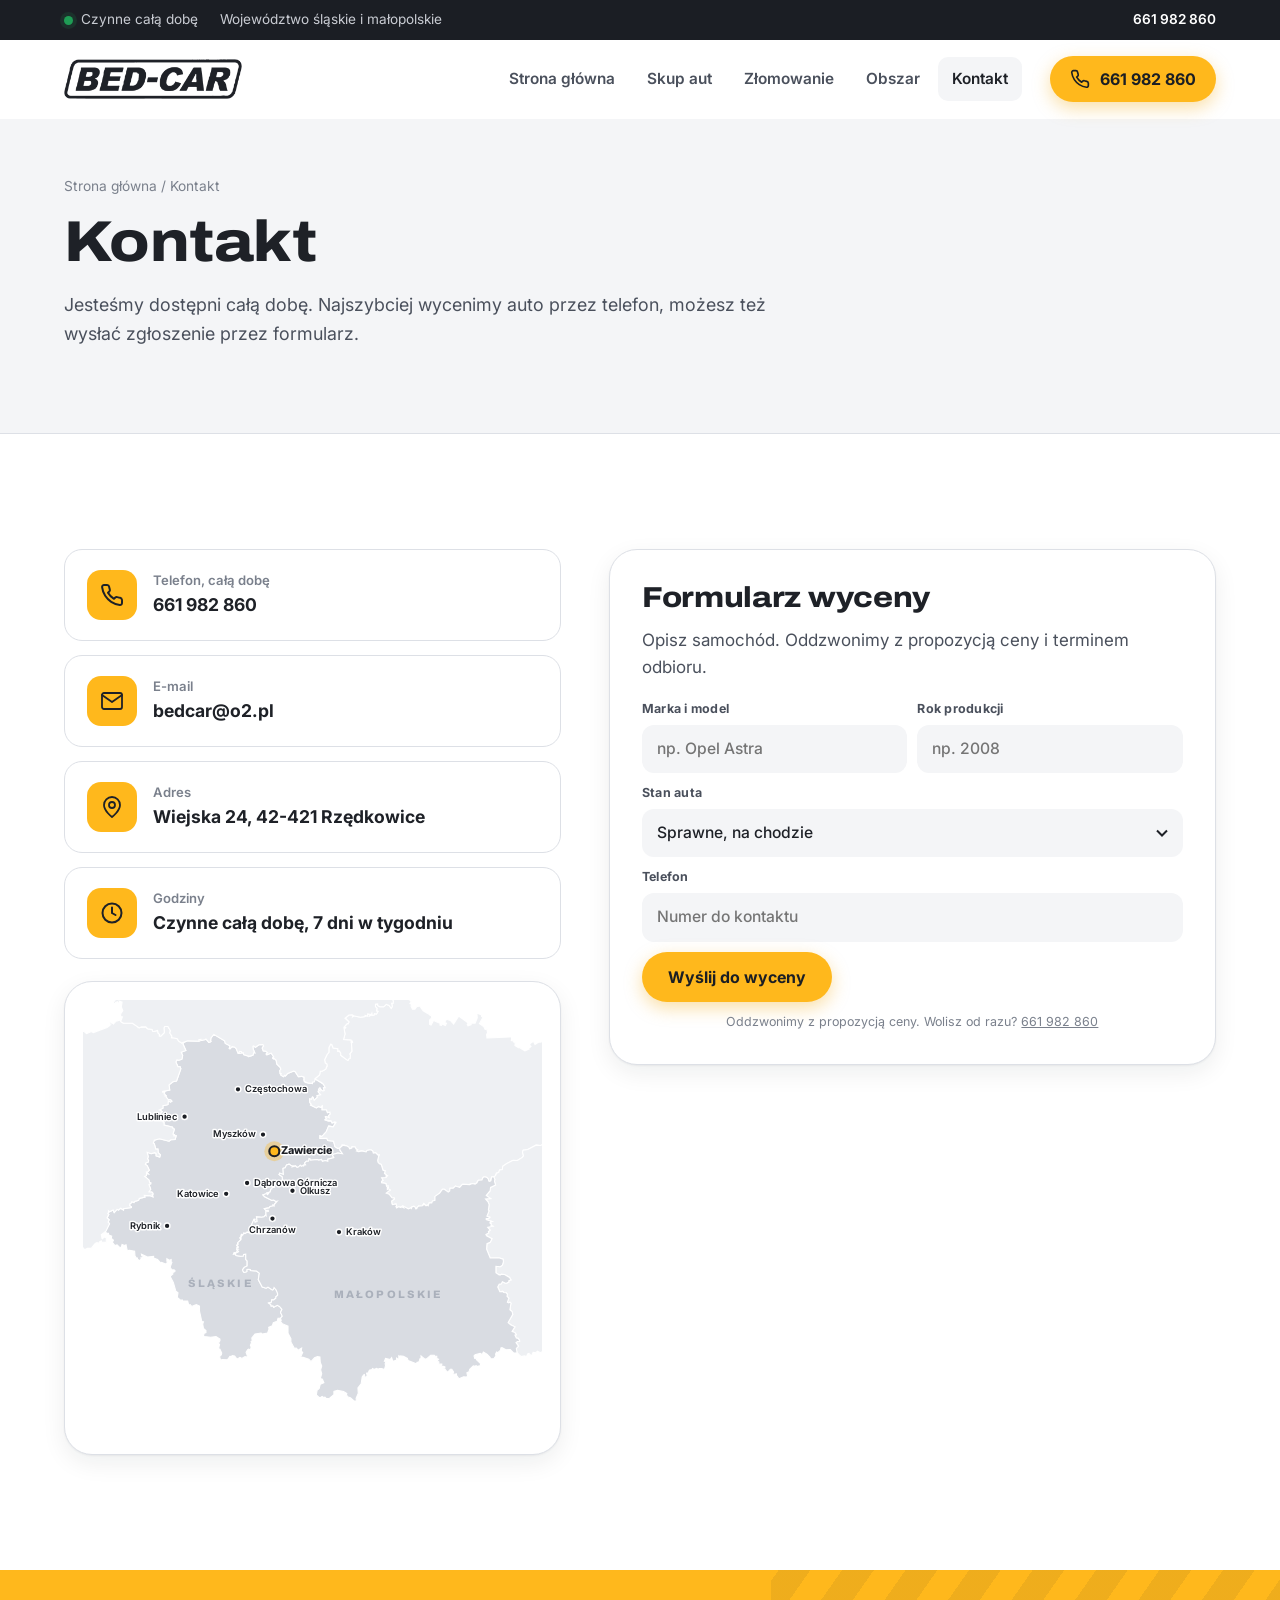
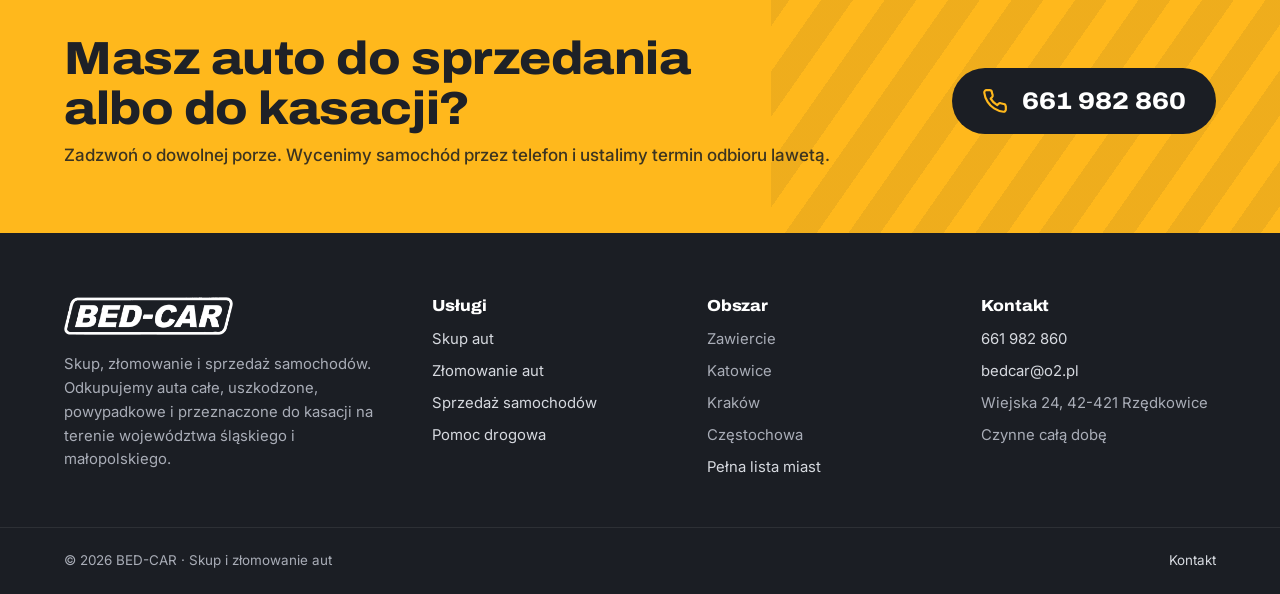
==== kontakt.html @ 11efe5f9 "Demo BED-CAR: skup i złomowanie aut Co-Authored-By: Claude Opus 5.5 (1M context) <noreply@anthropic." ====
<!doctype html>
<html lang="pl">
<head>
<meta charset="utf-8">
<meta name="viewport" content="width=device-width, initial-scale=1">
<title>Kontakt: skup i złomowanie aut | BED-CAR</title>
<meta name="description" content="BED-CAR, Wiejska 24, 42-421 Rzędkowice. Telefon 661 982 860, czynne całą dobę. Skup i złomowanie aut na Śląsku i w Małopolsce.">
<meta name="robots" content="noindex, nofollow">
<link rel="canonical" href="https://impulseo-pl.github.io/bed-car-skup-aut/kontakt.html">
<meta property="og:type" content="website">
<meta property="og:locale" content="pl_PL">
<meta property="og:title" content="Kontakt: skup i złomowanie aut | BED-CAR">
<meta property="og:description" content="BED-CAR, Wiejska 24, 42-421 Rzędkowice. Telefon 661 982 860, czynne całą dobę. Skup i złomowanie aut na Śląsku i w Małopolsce.">
<meta property="og:url" content="https://impulseo-pl.github.io/bed-car-skup-aut/kontakt.html">
<meta property="og:image" content="https://impulseo-pl.github.io/bed-car-skup-aut/assets/img/og.jpg">
<meta name="twitter:card" content="summary_large_image">
<meta name="theme-color" content="#1b1e24">
<link rel="icon" type="image/png" href="assets/img/favicon.png">
<link rel="preconnect" href="https://fonts.googleapis.com">
<link rel="preconnect" href="https://fonts.gstatic.com" crossorigin>
<link rel="stylesheet" href="https://fonts.googleapis.com/css2?family=Archivo:ital,wdth,wght@0,62..125,600..900;1,62..125,700..900&family=Inter:wght@400;500;600;700&display=swap">
<link rel="stylesheet" href="assets/styles.css?v=7bf7ad4d">
<script type="application/ld+json">{"@context": "https://schema.org", "@graph": [{"@type": "AutomotiveBusiness", "@id": "https://impulseo-pl.github.io/bed-car-skup-aut/#firma", "name": "BED-CAR Skup i złomowanie aut", "url": "https://impulseo-pl.github.io/bed-car-skup-aut/", "telephone": "+48661982860", "email": "bedcar@o2.pl", "image": "https://impulseo-pl.github.io/bed-car-skup-aut/assets/img/og.jpg", "address": {"@type": "PostalAddress", "streetAddress": "Wiejska 24", "postalCode": "42-421", "addressLocality": "Rzędkowice", "addressCountry": "PL"}, "openingHoursSpecification": {"@type": "OpeningHoursSpecification", "dayOfWeek": ["Monday", "Tuesday", "Wednesday", "Thursday", "Friday", "Saturday", "Sunday"], "opens": "00:00", "closes": "23:59"}, "areaServed": [{"@type": "AdministrativeArea", "name": "województwo śląskie"}, {"@type": "AdministrativeArea", "name": "województwo małopolskie"}], "sameAs": ["https://www.facebook.com/profile.php?id=100083579265653"]}, {"@type": "WebPage", "url": "https://impulseo-pl.github.io/bed-car-skup-aut/kontakt.html", "name": "Kontakt: skup i złomowanie aut | BED-CAR", "about": {"@id": "https://impulseo-pl.github.io/bed-car-skup-aut/#firma"}}]}</script>
</head>
<body>
<a class="skip" href="#tresc">Przejdź do treści</a>
<div class="topbar"><div class="wrap">
  <div class="tb-l"><span><i class="dot"></i> Czynne całą dobę</span><span class="tb-hide">Województwo śląskie i małopolskie</span></div>
  <a href="tel:+48661982860">661 982 860</a>
</div></div>
<header class="hdr" id="hdr"><div class="wrap">
  <a class="logo" href="index.html" aria-label="BED-CAR — strona główna"><img src="assets/img/logo-ciemne.png" alt="BED-CAR" width="640" height="144"></a>
  <nav class="nav" id="nav" aria-label="Menu główne"><a href="index.html">Strona główna</a><a href="skup-aut.html">Skup aut</a><a href="zlomowanie-aut.html">Złomowanie</a><a href="index.html#obszar">Obszar</a><a href="kontakt.html" aria-current="page">Kontakt</a></nav>
  <a class="btn btn-amber hdr-cta" href="tel:+48661982860"><svg viewBox="0 0 24 24" fill="none" stroke="currentColor" stroke-width="2" stroke-linecap="round" stroke-linejoin="round"><path d="M22 16.9v3a2 2 0 0 1-2.2 2 19.8 19.8 0 0 1-8.6-3.1 19.5 19.5 0 0 1-6-6A19.8 19.8 0 0 1 2.1 4.2 2 2 0 0 1 4.1 2h3a2 2 0 0 1 2 1.7c.1.9.4 1.8.7 2.7a2 2 0 0 1-.5 2.1L8 9.8a16 16 0 0 0 6 6l1.3-1.3a2 2 0 0 1 2.1-.4c.9.3 1.8.6 2.7.7a2 2 0 0 1 1.7 2z"/></svg> 661 982 860</a>
  <button class="burger" id="burger" aria-label="Menu" aria-expanded="false" aria-controls="nav"><span></span></button>
</div></header>
<main id="tresc">

<section class="ph"><div class="wrap" style="grid-template-columns:1fr">
  <div>
    <div class="crumbs"><a href="index.html">Strona główna</a> / Kontakt</div>
    <h1>Kontakt</h1>
    <p class="lead" style="max-width:40em">Jesteśmy dostępni całą dobę. Najszybciej wycenimy auto przez telefon, możesz też wysłać zgłoszenie przez formularz.</p>
  </div>
</div></section>
<section class="sec"><div class="wrap contact">
  <div class="c-list">
    <a class="c-item rv" href="tel:+48661982860"><span class="ico"><svg viewBox="0 0 24 24" fill="none" stroke="currentColor" stroke-width="2" stroke-linecap="round" stroke-linejoin="round"><path d="M22 16.9v3a2 2 0 0 1-2.2 2 19.8 19.8 0 0 1-8.6-3.1 19.5 19.5 0 0 1-6-6A19.8 19.8 0 0 1 2.1 4.2 2 2 0 0 1 4.1 2h3a2 2 0 0 1 2 1.7c.1.9.4 1.8.7 2.7a2 2 0 0 1-.5 2.1L8 9.8a16 16 0 0 0 6 6l1.3-1.3a2 2 0 0 1 2.1-.4c.9.3 1.8.6 2.7.7a2 2 0 0 1 1.7 2z"/></svg></span><div><small>Telefon, całą dobę</small><b>661 982 860</b></div></a>
    <a class="c-item rv" href="mailto:bedcar@o2.pl"><span class="ico"><svg viewBox="0 0 24 24" fill="none" stroke="currentColor" stroke-width="1.8" stroke-linecap="round" stroke-linejoin="round"><rect x="2" y="4" width="20" height="16" rx="2"/><path d="m22 6-10 7L2 6"/></svg></span><div><small>E-mail</small><b>bedcar@o2.pl</b></div></a>
    <div class="c-item rv"><span class="ico"><svg viewBox="0 0 24 24" fill="none" stroke="currentColor" stroke-width="1.8" stroke-linecap="round" stroke-linejoin="round"><path d="M20 10c0 6-8 12-8 12s-8-6-8-12a8 8 0 0 1 16 0z"/><circle cx="12" cy="10" r="3"/></svg></span><div><small>Adres</small><b>Wiejska 24, 42-421 Rzędkowice</b></div></div>
    <div class="c-item rv"><span class="ico"><svg viewBox="0 0 24 24" fill="none" stroke="currentColor" stroke-width="2" stroke-linecap="round"><circle cx="12" cy="12" r="9.5"/><path d="M12 6.5V12l3.5 2"/></svg></span><div><small>Godziny</small><b>Czynne całą dobę, 7 dni w tygodniu</b></div></div>
    <div class="map-box rv" style="margin-top:8px"><svg xmlns="http://www.w3.org/2000/svg" viewBox="0 0 640 608" role="img" aria-label="Obszar działania: województwo śląskie i małopolskie"><path class="woj woj-on" d="M276,97L274.5,98.5L275,102.5L276.5,103L275.5,104L279.5,107L281.5,105L282.5,106L285.5,102.5L294,99L296,100L300.5,107L305,106.5L308.5,108L308,111.5L310,115L320,116.5L320,114.5L322.5,114L323.5,110L335.5,117.5L338,122.5L335.5,122.5L336.5,126.5L333.5,127L330.5,122.5L328.5,125.5L330.5,126L331,125L328,128L331.5,132.5L326.5,133.5L327,135.5L322.5,140L321,136L320,135.5L319,138.5L316,138L316.5,143L318.5,145.5L317.5,146.5L325.5,150.5L328.5,148.5L332.5,150L333,148L334,147.5L333.5,153L339.5,153L341,157L344.5,156.5L345,159L342.5,161.5L343.5,164L338.5,162.5L338,163L339.5,165.5L337.5,167L342,169L346.5,169L347.5,171.5L353,170.5L353,172L352,171.5L349,177L343,175.5L339.5,183.5L335,188.5L333,190.5L330.5,189.5L330.5,193L340,193L341.5,196L349.5,197L351.5,204.5L355.5,207L358,206.5L358.5,209.5L362,214L361.5,214.5L355.5,213.5L349.5,215L348,217L350,219.5L349.5,220L341.5,222L341.5,225L340.5,225.5L339,224L334,225L332.5,222.5L329,223.5L326.5,222.5L317,223.5L316.5,221.5L315.5,221L314.5,225L311.5,225L309,227.5L310.5,230L307.5,230.5L308,232L307,231L304.5,232L303,230.5L300.5,233L298.5,233.5L296.5,231.5L292.5,232.5L293.5,231.5L291,231.5L287.5,229L284,230L282,234L279,235L279.5,243.5L274.5,241.5L273.5,243.5L278,246.5L278.5,255L272.5,256L266.5,252.5L266.5,255L263.5,259L266.5,261.5L264,261.5L263.5,263.5L262,264L261,268L257.5,269L259,269.5L257.5,271.5L256,270L251,272L253.5,274.5L263.5,279.5L266,279L269,281L271,280.5L267,285L266.5,287.5L265,286L264.5,287.5L261,288L259.5,290L253,291L255,293.5L258.5,293.5L258.5,295L255,295.5L255.5,301L254.5,300L252.5,302.5L249.5,303L242,302.5L243,309L240,310L239,306L240.5,306L238.5,306L232,320.5L235.5,323.5L234,323L233,325.5L232,323.5L231,324.5L229,323.5L226,326L224.5,325L223,327.5L221,327L220.5,329L222,328.5L220.5,330.5L220.5,332.5L219,332L220,334.5L216,338.5L216.5,340.5L215,340L216,340.5L214.5,342L216.5,344L216.5,345.5L215,345L214.5,348.5L216.5,348.5L215.5,349.5L217,351L215.5,352L214,351.5L213.5,353L211,352.5L210,354.5L212.5,354L213.5,356.5L219.5,357.5L223.5,357L224,355L227,354.5L227,362L229,364L229,371L225,373L222.5,376.5L224,379.5L225,380L228.5,379L228.5,376L230,375.5L233.5,376L233.5,377.5L242,378L246,381L244.5,390L250,400.5L255.5,402L258,400.5L264,404.5L265.5,404L266,401.5L267.5,402L271,407L271.5,412L269,414L269,416L266,418.5L263.5,418L262.5,422L259,422.5L262,425L262.5,427L265,426.5L266,428.5L271,426L274.5,427.5L277.5,431.5L275.5,436L278,441L275.5,444L272,444L271,448L265.5,450L264,454.5L259,456.5L259.5,459L257.5,464.5L250,466L248.5,464.5L240,466L235.5,471.5L236,475.5L234.5,476.5L235,478L233.5,481.5L234.5,484L234,486.5L233,488L231,487L229.5,488L227.5,491.5L229.5,497L228.5,498L226,497.5L221.5,500L219,498.5L216,500.5L214,500L211.5,496.5L208,496L207.5,497.5L205,497L201.5,502L194,501.5L192,502.5L190.5,497.5L193,495L193.5,492.5L191,487L189,486.5L190.5,480.5L189,479L191,475L191,473L185.5,469.5L178,470.5L169,469.5L168,468L169,465L171.5,464L171.5,461L168,458L167,452L168,449L166.5,449L165.5,447.5L162.5,434L162.5,427L158,425L151.5,427.5L149.5,425L147.5,425.5L146,420L139,420L138.5,418.5L136.5,419L131.5,415L132.5,408.5L129.5,406L126,394L122,386.5L122,385L125.5,382L124.5,380.5L128,379L128.5,378L127,376.5L124,376.5L121.5,373L124,366L123,365.5L123,362L120.5,363L117,361L117,364.5L118,365.5L116,368L114.5,368L109.5,366L108.5,367L104,362L98.5,360L98.5,357.5L90,358.5L81.5,354.5L82,357L85,358L83,359L84.5,360L83,361L81,359.5L81,361.5L79,363.5L76,361.5L76,360L74.5,360L72.5,357L72,350.5L65,349L62.5,349.5L61.5,348.5L60,341.5L58,342.5L54.5,341L53.5,344.5L51.5,345.5L47.5,341.5L44.5,342.5L41,338L42.5,335L39.5,332.5L40,329.5L36,328L35.5,325.5L33.5,325.5L31,323.5L37,312L35,310L36.5,306.5L33.5,304L36,299L34.5,298L35.5,296.5L34.5,295L35.5,294L37,295.5L42,293L43.5,296.5L47.5,292L49.5,293L52.5,290.5L56.5,293L56.5,291L67.5,289.5L67.5,288.5L65,287L65.5,284L67.5,283L68,281.5L71,282.5L72,281L77.5,279.5L78.5,277L86.5,275L85.5,272.5L94,273L97.5,274.5L96.5,271.5L97.5,271.5L97.5,269.5L96,268L92,267.5L94.5,264L92,257.5L94.5,256.5L94.5,255L93,255L92,251L86,246L88.5,245L88.5,242L91,242.5L88.5,240L90.5,239.5L92.5,237.5L89.5,231L87,229.5L87.5,227.5L91,226L91.5,224L90,221.5L91,218.5L89.5,212.5L95,214.5L100,213L102,214L102,217.5L107,219L108,216L105,213L104.5,208L101.5,208L99.5,200.5L98,199.5L99.5,195.5L106.5,193.5L120,197L122.5,195L128.5,194.5L130,189.5L127,189.5L127.5,188L126.5,188.5L125.5,187L127.5,180L125.5,179.5L125,177.5L113,174.5L113,170.5L111.5,170L112.5,165.5L114,165.5L109,164L109.5,162.5L111.5,161.5L108,160L107.5,158.5L110.5,156L109,154.5L106.5,153.5L111.5,151L111.5,147.5L118.5,146L119,140.5L122,142.5L124,141L122.5,139.5L118.5,138.5L116,135.5L116,133.5L114.5,134L114.5,131.5L113,131L114,128.5L111,128.5L111,127.5L121,125.5L120,118.5L125.5,114L130.5,113L136.5,96L135.5,93L132.5,93L129.5,86.5L131,83.5L134,84L138,82.5L139,77.5L137,73L143.5,70.5L139.5,61.5L140,59.5L146,57L162,57.5L161.5,55.5L164.5,55L164.5,56.5L171.5,55L171,54L175.5,59L177.5,58.5L178.5,58L178,56.5L178.5,53L182.5,48L197.5,57L198.5,60.5L205,64L204,67.5L205,68L208,65L211,65.5L213.5,67.5L216.5,74.5L218.5,74.5L217.5,73L218.5,71.5L221,72L220.5,74L223.5,73.5L224,76L231,78.5L230.5,79L237,77L238.5,73L239.5,73.5L237.5,68.5L237,64.5L238,64L240.5,66L245.5,62.5L251,62L252,64L250,67L251.5,71L255,71.5L257.5,73.5L255.5,75.5L256.5,76.5L262.5,74L266,79.5L264.5,81L265.5,82L266.5,81.5L269.5,84L270,89L275,94L276,97Z"><title>śląskie</title></path><path class="woj" d="M-7.5,38.5L-5.5,43L1.5,44L5,47L11.5,44L14.5,45.5L33.5,38.5L37.5,35.5L36.5,34.5L38.5,33.5L37,33L38,30L41,32.5L42,32L42.5,33.5L46,29.5L52.5,28L53.5,31L56.5,32.5L69,32.5L76.5,37L77,38.5L87.5,37.5L90,40L96.5,41L97,43.5L99,44L104,42.5L105,46.5L107,48L106.5,50L108.5,50.5L113.5,45.5L113,39L114,37L118.5,37L122,43L121,46L124,50.5L123.5,52.5L128.5,52.5L131.5,54L133.5,57.5L137.5,60L140,59.5L139.5,61.5L143.5,70.5L137,73L139,77.5L138,82.5L134,84L131,83.5L129.5,86.5L132.5,93L135.5,93L136.5,96L130.5,113L125.5,114L120,118.5L121,125.5L111,127.5L111,128.5L114,128.5L113,131L114.5,131.5L114.5,134L116,133.5L116,135.5L118.5,138.5L122.5,139.5L124,141L122,142.5L119,140.5L118.5,146L111.5,147.5L111.5,151L106.5,153.5L109,154.5L110.5,156L107.5,158.5L108,160L111.5,161.5L109.5,162.5L109,164L114,165.5L112.5,165.5L111.5,170L113,170.5L113,174.5L125,177.5L125.5,179.5L127.5,180L125.5,187L126.5,188.5L127.5,188L127,189.5L130,189.5L128.5,194.5L122.5,195L120,197L106.5,193.5L99.5,195.5L98,199.5L99.5,200.5L101.5,208L104.5,208L105,213L108,216L107,219L102,217.5L102,214L100,213L95,214.5L89.5,212.5L91,218.5L90,221.5L91.5,224L91,226L87.5,227.5L87,229.5L89.5,231L92.5,237.5L90.5,239.5L88.5,240L91,242.5L88.5,242L88.5,245L86,246L92,251L93,255L94.5,255L94.5,256.5L92,257.5L94.5,264L92,267.5L96,268L97.5,269.5L97.5,271.5L96.5,271.5L97.5,274.5L94,273L85.5,272.5L86.5,275L78.5,277L77.5,279.5L72,281L71,282.5L68,281.5L67.5,283L65.5,284L65,287L67.5,288.5L67.5,289.5L56.5,291L56.5,293L52.5,290.5L49.5,293L47.5,292L43.5,296.5L42,293L37,295.5L35.5,294L35.5,296.5L34.5,298L36,299L33.5,304L36.5,306.5L35,310L37,312L32,322.5L25.5,327.5L26.5,332.5L27.5,333L29,330.5L32.5,331.5L32.5,339.5L31,338L26,338L25.5,336L23,337.5L22,339.5L19.5,338.5L17,339.5L11.5,346.5L6,346.5L2.5,348.5L-1,344.5L-5,342.5L-3,340L-4.5,338L-9.5,337.5L-14,334.5L-13.5,333L-14.5,331L-14,328L-17,324.5L-16.5,323L-21.5,317.5L-21,315L-23.5,313L-27,310L-29.5,310L-30.5,313.5L-35,311.5L-36.5,306L-41.5,303.5L-45,298.5L-43,295.5L-39,296L-38.5,295L-25.5,292L-23.5,286L-19.5,287L-16.5,286L-17,282L-15.5,278L-22,272.5L-22,268.5L-17.5,261L-21.5,260L-23,255.5L-28.5,253.5L-29,261.5L-35,267L-41.5,270L-45,266.5L-50,269L-61.5,267.5L-67,270L-68,269L-68.5,272.5L-71.5,274L-72.5,273.5L-72.5,271L-74,267L-76.5,268L-80,265.5L-83.5,266L-84,270.5L-86,271L-88.5,265.5L-86.5,264.5L-87,261.5L-85.5,259L-88.5,257.5L-86.5,253.5L-98,256L-103.5,252.5L-111.5,244L-111.5,238L-114.5,237L-119,239.5L-121.5,239.5L-125,236L-127,236L-127,233L-131.5,233L-132,234L-137,232.5L-142,228.5L-144,229.5L-146.5,227L-150.5,229.5L-162,221.5L-156.5,218L-155,213L-153,211L-151.5,212L-150.5,210.5L-149.5,212.5L-150,214.5L-149,215L-146.5,213.5L-145,214.5L-145,213.5L-142.5,213L-143,215L-142,215.5L-143,216L-143,217L-137.5,217L-135,210.5L-136.5,206.5L-133.5,203L-135.5,199.5L-135,196.5L-126.5,184.5L-125.5,179L-114,177L-106,177.5L-104.5,176L-106.5,170.5L-105.5,167.5L-106.5,166.5L-105.5,165L-106,159.5L-104,159L-102,157L-108.5,154L-108.5,151L-103,149.5L-101,146.5L-101,144L-99,142.5L-96,144.5L-94.5,143L-96.5,142L-95,140L-100,135.5L-102.5,135L-99.5,133L-99.5,131L-97,129L-87,132L-86,130.5L-86,126L-88,125.5L-91.5,122L-87.5,120L-90,114.5L-80.5,111.5L-80.5,107.5L-78.5,107.5L-78,104L-86,101L-83,96.5L-83,94.5L-77.5,96L-76.5,98.5L-73,98.5L-71.5,96.5L-72.5,95L-71,91.5L-72.5,89L-72.5,83.5L-67,80.5L-66,82L-60.5,81L-59,82.5L-58,80L-62,77.5L-61,76.5L-57.5,78L-53.5,77L-53.5,74L-56,74L-58,71.5L-54.5,63L-57.5,61L-56.5,59L-57.5,59L-55,56L-50.5,56.5L-46.5,52.5L-50,50L-47.5,45L-48.5,43L-47.5,40L-49.5,39L-49,37.5L-53,36L-53,33.5L-50.5,32.5L-49,30.5L-47.5,31L-45.5,29L-44,29.5L-43,27.5L-44,27L-41.5,23.5L-40,27.5L-36.5,28.5L-37,29.5L-31.5,31.5L-29.5,30L-26.5,31L-27,28.5L-25.5,28L-20,28L-17.5,24.5L-13,25.5L-10,22.5L-7,24.5L-5,22.5L-2,24L-0.5,28.5L-4,38L-6.5,37.5L-7.5,38.5Z"><title>opolskie</title></path><path class="woj" d="M323.5,110L330,104.5L331,99.5L333.5,99.5L338.5,96.5L340.5,92.5L340,89L338,88L337,83.5L340.5,76L343,73L343,66.5L345.5,61.5L347,62L349,67L355.5,68L355.5,71.5L357.5,71L359.5,74L359.5,77L369.5,84.5L371,82L372.5,81.5L373,77L372,75.5L375,71.5L374.5,60L376,59L375.5,57.5L374,58.5L374,56L363.5,55L365.5,47.5L364,38.5L367,39L364.5,37.5L368.5,33L370,33L371,30.5L366,25L371,21L374,20.5L376.5,21.5L376,23.5L377.5,22L387,24L393.5,23L393.5,21.5L397,22.5L397,19.5L401,20L400,22L402,21L403,18.5L403.5,21.5L406,21L406.5,19L409.5,19.5L411.5,16L409.5,15.5L410,11.5L408,9.5L408,6L411,5.5L411,7.5L414,9.5L419.5,9.5L423,6L427,7.5L430,11.5L431.5,9L430.5,4.5L432.5,4.5L433,2L428.5,-8.5L432,-10.5L436.5,-10.5L436.5,-12.5L438,-12.5L439,-14.5L440.5,-14.5L440.5,-17L445.5,-15L445.5,-14L453.5,-13.5L455,-10L454,-7.5L451.5,-8.5L450.5,-7.5L451,-5L451.5,-3.5L454,-4L452,-2L457.5,1L457,1.5L458,2.5L456,5L458.5,6.5L457.5,8.5L459.5,13L463,13L465.5,9.5L470,8.5L474.5,15L483,20L484.5,19.5L484,21.5L486,22L486.5,25L483.5,28L483.5,34L485.5,35L489,28.5L498,32.5L498,35L500,35.5L501,33.5L505.5,35.5L507,32.5L504.5,31.5L507,27L512.5,28.5L517,33.5L524,22.5L537.5,32L536,34L537,36L541.5,34.5L541,32L547,32.5L550,25L549.5,18L556,21L556,23L558,24L553,33L559,37L561,41L565.5,40L563.5,41L564.5,47L563.5,47L563,48L563.5,53L598,51.5L597.5,56.5L600.5,57L601,59L603,59L602.5,63.5L607.5,66.5L611,66.5L610.5,67.5L616.5,71L622,68.5L620.5,68L623.5,66L620.5,65L621,64L625.5,65L622.5,62.5L625,60L625,58.5L625,59.5L628.5,58L630.5,62L636,58.5L638,59L642.5,57L643,58.5L645,57.5L642,54L646.5,54L648.5,56L653,53.5L655.5,57L658,63L660,63.5L662,62L666.5,64.5L667.5,63L670.5,63.5L669.5,61.5L672,58.5L671,58.5L671.5,56L674.5,55.5L677.5,59L678.5,62L674.5,67.5L677.5,73.5L676,92L679.5,100L679.5,105.5L682,111.5L681,117L686,124L684,133L681,138.5L681.5,144.5L679,150L678.5,155L676.5,158L671.5,160L673,161L670.5,165.5L670.5,169L667.5,168.5L667,166.5L665.5,166.5L662.5,170L661,169L658.5,173L651.5,180L649.5,188.5L640,202.5L638,203L632,202.5L620.5,208.5L614,209.5L613,212L614.5,217.5L613,219.5L606,224L599,224L585.5,232L585,236.5L581,237L580.5,240L576.5,241.5L575,246L570,247L568,253L566,252.5L565.5,250L563.5,247.5L560,246.5L558,247.5L556.5,251L551.5,251.5L548,256.5L542.5,256L538.5,257.5L529.5,257L525.5,261.5L519.5,259.5L516.5,262.5L512,262.5L511.5,266.5L509.5,268L504,264L501.5,264L497.5,269.5L491,274L491,279.5L487.5,280.5L486.5,283L483,283L481.5,287L480.5,286L478.5,287L476,284.5L475.5,286.5L475,284.5L473.5,287L474,287L468,287.5L465,291L461.5,287.5L458.5,288.5L458,291L457,290L454,291.5L446.5,287.5L447.5,290L444,288L443.5,289.5L440,288.5L437.5,290L436.5,288L437.5,287.5L436.5,284.5L432,285.5L431,284.5L430.5,280.5L434.5,277.5L434.5,276.5L431,276L427,271L423,269.5L428.5,265L426,263.5L424.5,264.5L424.5,261.5L426,261.5L425.5,259.5L423.5,260L422.5,256L416.5,255L416.5,253L418.5,251.5L416.5,248L422.5,247.5L423.5,246.5L422.5,245.5L424.5,245L420.5,242L421.5,238.5L418.5,237.5L416,229.5L413.5,228.5L411.5,226.5L411,223.5L413,216L411.5,216.5L408,213L405,213.5L404,210.5L401.5,209L396,210L395,212L389,210.5L384.5,211.5L381.5,210.5L383,209L381,208L379.5,205L375.5,204.5L373,207.5L371.5,207.5L371,205.5L364.5,202.5L361.5,202.5L361.5,203.5L358.5,206.5L355.5,207L351.5,204.5L349.5,197L341.5,196L340,193L330.5,193L330.5,189.5L333,190.5L335,188.5L339.5,183.5L342.5,176L349,177L353,170.5L351,170L347.5,171.5L346,168.5L338,167.5L339.5,165.5L338,163L338.5,162.5L343.5,164L342.5,161.5L345,159L344.5,156.5L341,157L339.5,153L333.5,153L334,147.5L333,148L332.5,150L328.5,148.5L325.5,150.5L317.5,146.5L318.5,145.5L316.5,143L316,138L319,138.5L320,135.5L321,136L322.5,140L327,135.5L326.5,133.5L331.5,132L328,128L330,126L330.5,126.5L330.5,125L330.5,126L328.5,125.5L329.5,123L331,123L331.5,125L334.5,127L336.5,126.5L335.5,122.5L338,122.5L335.5,117.5L333,115.5L323.5,110Z"><title>świętokrzyskie</title></path><path class="woj" d="M801,246L805,245.5L810,248L817,245.5L822,246.5L825.5,246L825.5,249L812.5,253L812,258L825.5,261.5L829,263.5L836.5,260.5L848.5,260.5L854.5,262.5L860.5,260.5L868.5,263L875.5,262.5L882,264.5L888,260L890.5,255L894.5,253L910,235.5L912,235.5L914,238L916.5,237.5L918,240.5L922,243.5L922,245.5L926.5,241L931,240L933.5,236.5L939.5,234L940,231.5L945.5,233L944.5,234.5L943,234L941.5,236L941.5,237.5L944.5,239L943,240.5L944,243L948.5,244L949.5,247.5L953.5,248.5L948,260.5L949.5,259L952.5,260.5L957,260L959.5,263L963.5,261L968,262.5L967.5,264L964.5,265L967,266.5L966,271.5L970,271L972.5,274L959.5,283L952.5,292L944,298.5L932.5,311L926.5,314.5L927,318L920,326.5L916,328.5L915.5,333L903.5,348.5L898.5,352.5L897.5,356.5L884.5,372.5L878.5,383L874,384L871.5,391.5L872.5,393L867.5,396L862,403L861.5,407L857.5,410L853,418.5L848.5,422.5L845.5,423.5L842.5,427.5L842,432.5L827.5,452L823.5,461L817.5,466.5L819.5,472L822.5,475L827,475.5L830,491L836,511.5L835,518L836.5,523L834.5,541.5L831.5,543.5L830.5,547L831,548.5L836,550L833.5,551.5L833,554.5L831.5,555.5L829,561L831,563.5L833.5,559L837.5,559L834.5,565.5L838,567L843,565.5L843.5,571L846,573.5L847.5,573L847,574.5L848,574L850,576L850.5,578L853.5,577L855,578L854.5,580L860.5,582.5L859,586L856.5,587L857,588.5L856,590L858,594L856,597L858.5,597.5L857.5,599.5L861,603L860.5,605.5L855,607L852.5,606.5L850.5,600.5L847,601L846.5,598.5L840,593.5L839,593.5L836.5,596L831,593.5L827.5,594.5L824.5,597L822.5,595L819.5,594L815.5,586.5L811.5,585L810.5,582.5L807.5,581.5L804,584.5L800.5,582.5L795.5,583L793,584.5L786.5,580L780.5,581L775,576L775,573.5L773,572.5L771,568.5L765.5,568.5L762.5,571.5L750.5,567L746.5,567L747,564.5L748.5,562.5L746,558.5L744,558L740.5,561L732.5,556.5L733,554L719,551L713.5,547.5L715.5,539L713.5,537.5L714,533.5L705.5,525L702,515L697,515.5L694,513L692,514.5L689,509.5L687,508L684,509L681,503.5L674.5,505.5L672,509.5L672,513L670.5,512.5L668,509.5L668,505.5L663,501.5L661.5,501.5L660.5,497.5L657,496L653.5,498L650,496.5L645,488.5L638,492L634,490L631.5,492L628,491.5L625.5,496.5L622,493L620.5,493.5L618.5,497.5L615.5,496.5L611.5,497.5L609,495.5L605.5,492L604.5,488.5L604.5,486L607.5,483L607,481.5L604,478L606,476.5L609,476.5L609,475L607,472L604.5,471.5L602.5,467.5L604.5,467L602.5,464L598.5,462.5L602.5,456L596.5,453L593,450L599.5,438.5L598.5,434.5L595.5,432L597,423L595.5,421.5L594,422.5L592,421.5L594,416L591.5,413.5L592,410.5L590.5,408.5L587,408L585.5,406.5L581.5,407L578.5,400.5L580.5,396.5L583.5,396L585,393L590,395.5L594,393.5L594,391.5L597,390.5L595,387L588,383L583.5,382.5L582.5,383.5L580.5,383.5L576,380.5L576,371.5L582,372L585,370L586.5,365L586,361.5L580,359.5L568,360L563,347.5L563.5,340L568,338L570.5,333L563,329L562,327L566,325L565.5,323L568,321L564.5,317L571.5,315.5L569,314.5L569.5,312.5L567.5,311L568.5,309.5L570.5,309L562.5,306.5L562.5,305L565.5,305L567.5,303L563.5,301.5L566.5,294L565.5,293L566.5,285.5L565,281.5L561.5,277.5L568.5,277L562.5,272.5L568,266L568.5,261.5L575.5,258L574,253L574.5,250L573,246.5L575.5,245L577,241.5L580,240.5L581,237L585,236.5L585.5,232L590.5,228.5L600,223.5L606,224L613,219.5L614.5,217.5L613,212L614,209.5L620.5,208.5L632,202.5L638,203L640.5,202L649.5,188.5L651.5,180L658.5,173L661,169L662.5,170L665.5,166.5L667,166.5L667.5,168.5L670.5,169L670.5,165.5L673,161L671.5,160L676.5,158L678.5,155L679,150L681.5,144.5L681,138.5L684,133L685,127L687.5,130L687,133L699.5,135.5L703.5,131L707,132.5L717,122.5L736,128.5L734,135.5L740,137L743.5,140L737.5,153L738.5,154.5L737,157.5L733,160.5L732.5,162.5L743.5,163.5L748,167L750.5,172L750.5,175.5L757.5,175L759.5,176.5L762,176L767.5,177L773,180L773.5,181.5L776.5,183L780,186.5L787.5,183.5L787.5,185.5L791.5,186.5L791,187.5L792,187.5L792,185.5L794.5,185.5L794.5,187.5L796,187.5L795.5,186.5L797,185.5L800,188.5L800,194.5L797,195L797.5,196.5L795.5,197.5L797,198.5L799.5,198L799.5,201.5L798.5,202L800,203.5L798.5,204.5L800.5,206L805.5,205L807,206.5L805,208L806,209L801.5,211.5L794.5,212L796.5,214L798.5,213L798,214.5L805,212L808.5,212.5L808.5,214L803,217L805,218.5L802.5,218L801.5,220.5L799,222L797,217.5L795,216.5L795.5,219.5L794.5,219.5L788,218.5L787.5,217L784,218L786,220.5L784.5,222L786,222L786.5,225.5L785,225.5L784.5,229.5L778.5,228L777,235.5L783,234.5L782.5,236.5L785.5,237.5L786,243.5L790.5,247L794,247L794,249L795,249.5L801,246Z"><title>podkarpackie</title></path><path class="woj woj-on" d="M462.5,288L464.5,291.5L466,290.5L466,289.5L468,287.5L474,287L473.5,287L475,284.5L475.5,286.5L476,284.5L478.5,287L480.5,286L481.5,287L483,283L486.5,283L487.5,280.5L491,279.5L491,274L497.5,269.5L501.5,264L504,264L509.5,268L511.5,266.5L512,262.5L516.5,262.5L519.5,259.5L525.5,261.5L529.5,257L539.5,257.5L543,256L547,257L549.5,255L551.5,251.5L556.5,251L558,247.5L560,246.5L563.5,247.5L565.5,250L566,252.5L567.5,253L569,252L570,247L573,246.5L574.5,250L574,253L575.5,258L568.5,261.5L568,266L562.5,272.5L568.5,277L561.5,277.5L565,281.5L566.5,285.5L565.5,293L566.5,294L563.5,301.5L567.5,303L565.5,305L562.5,305L562.5,306.5L570.5,309L568.5,309.5L567.5,311L569.5,312.5L569,314.5L571.5,315.5L564.5,317L568,321L565.5,323L566,325L562,327L563,329L570.5,333L568,338L563.5,340L563,347.5L568,360L580,359.5L586,361.5L586.5,365L585,370L582,372L576,371.5L576,380.5L580.5,383.5L582.5,383.5L583.5,382.5L588,383L595,387L597,390.5L594,391.5L594,393.5L590,395.5L585,393L583.5,396L580.5,396.5L578.5,400.5L581.5,407L585.5,406.5L587,408L590.5,408.5L592,410.5L591.5,413.5L594,416L592,421.5L594,422.5L595.5,421.5L597,423L595.5,432L598.5,434.5L599.5,438.5L593,450L596.5,453L602.5,456L598.5,462.5L602.5,464L604.5,467L602.5,467.5L604.5,471.5L607,472L609,475L609,476.5L606,476.5L604,478L607.5,483L604.5,486L605.5,492L601,492.5L596,487.5L590,488L584.5,485L583,485.5L582.5,488.5L578.5,492L577,491L575.5,494L576,496.5L573,500.5L568,500.5L568,498.5L563.5,494L558.5,491L557,494.5L554,493L547,495L545.5,496.5L546.5,500L549,500.5L549,502L555,507.5L553.5,510.5L551,510.5L550,512L548.5,510L546.5,511L544.5,510.5L539.5,515L538.5,518.5L535.5,520L536.5,524.5L535,526L531,525.5L524.5,528.5L521,523.5L521,521.5L515.5,522.5L517,519L514.5,515L512.5,515L509.5,518.5L507.5,518.5L505,515L502.5,516L503,512L504,511.5L504.5,513.5L505,512L503,511L500.5,511.5L500.5,508L496,508L496.5,505L494,503.5L496,501L493.5,500L493.5,497L491,497L490,495.5L485,495.5L480,500L477,501L471.5,496.5L471.5,500.5L470,500.5L469,504L467.5,505.5L466,505.5L465,507.5L453.5,503L452.5,500L447,497L442.5,496.5L442.5,498L440.5,496.5L440.5,502L437.5,499.5L437,502.5L433.5,503.5L432,503.5L430.5,499L428.5,501.5L422,500L420.5,504L423,503.5L421.5,507L422,510L420.5,515.5L416.5,514L413,514L412.5,515.5L409.5,514L406,515.5L404,514L403,515.5L399.5,516.5L398,520L395.5,520.5L396.5,524L393.5,527L392.5,522.5L391.5,523L389.5,526L388,535.5L383.5,541L384,548.5L381,555.5L381.5,559.5L378.5,559.5L373,555L370,554L367.5,551L368,549L363.5,546L355,544.5L350,546L350,550.5L344,555.5L339.5,556L337.5,554L335.5,554.5L333.5,553L331.5,554.5L329.5,554.5L325.5,551L326.5,544.5L329.5,542L331,536L336,534L334,529L331,528L333,521.5L331.5,516L333,510.5L331,505.5L330.5,498L327,497.5L323,499L318,504.5L315,501L307,498.5L303.5,498.5L306.5,491.5L304.5,490L305,485.5L300,488.5L297.5,485.5L295,486L290,477L290,472.5L286,465L286,455L278,451.5L275.5,448.5L276.5,447L275.5,444L278,441L275.5,436L277.5,431.5L274,427.5L271,426L266,428.5L265,426.5L262.5,427L262,425L259,423L262.5,422L263.5,418L266,418.5L269,416L269,414L271.5,412L271.5,409.5L269.5,404.5L266.5,401L265.5,404L264,404.5L258,400.5L255.5,402L250,400.5L244.5,390L246,381L242,378L233.5,377.5L233.5,376L230,375.5L228.5,376L228.5,379L225,380L224,379.5L222.5,376.5L225,373L229,371L229,364L227,362L227,354.5L224,355L223.5,357L219.5,357.5L213.5,356.5L212.5,354L210,354.5L211,352.5L213.5,353L214,351.5L215.5,352L217,351L215.5,349.5L216.5,348.5L214.5,348.5L215,345L216.5,345.5L216.5,344L214.5,342L216,340.5L215,340L216.5,340.5L216,338.5L220,334.5L219,331.5L220.5,333L220.5,330.5L222,328.5L220.5,329L221,327L223,327.5L224.5,325L226,326L229,324L231,324.5L232,323.5L233,325.5L234,323L235.5,323.5L232,320.5L238.5,306L240.5,306L239,306L240,310L243,309L242,302.5L249.5,303L252.5,302.5L254.5,300L255.5,301L255,295.5L258.5,295L258.5,293.5L255,293.5L253,291L259.5,290L261,288L264.5,287.5L265,286L266.5,287.5L267,285L271,280.5L269,281L266,279L263.5,279.5L253.5,274.5L251,272L256,270L257.5,271.5L259,269.5L257.5,269L261,268L262,264L263.5,263.5L264,261.5L266.5,261.5L263.5,259L266.5,255L266.5,252.5L272.5,256L278.5,255L278,246.5L273.5,243.5L274.5,241.5L279.5,243.5L279,235L282,234L284,230L287.5,229L291,231.5L293.5,231.5L292.5,232.5L296.5,231.5L298.5,233.5L300.5,233L303,230.5L304.5,232L307,231L308,232L307.5,230.5L310.5,230L309,227.5L311.5,225L314.5,225L315.5,221L316.5,221.5L317,223.5L326.5,222.5L329,223.5L332.5,222.5L334,225L338,224L341.5,225L341.5,222L349.5,220L350,219.5L348,217L349.5,215L355.5,213.5L362,214.5L358.5,209.5L358,206.5L361.5,203.5L361.5,202.5L368,203.5L371,205.5L372,207.5L375,206.5L375.5,204.5L379.5,205L381,208L383,209L381.5,210.5L384.5,211.5L389,210.5L395,212L396,210L401.5,209L404,210.5L405,213.5L408,213L411.5,216.5L413,216L411,223.5L411.5,226.5L413.5,228.5L416,229.5L418.5,237.5L421.5,238.5L420.5,242L424.5,245L422.5,245.5L423.5,246.5L422.5,247.5L416.5,248L418.5,251.5L416.5,253L416.5,255L422.5,256L423.5,260L425.5,259.5L426,261.5L424.5,261.5L424.5,264.5L426,263.5L428.5,265L423,269.5L427,271L431,276L434.5,276.5L434.5,277.5L430.5,280.5L431,284.5L432,285.5L436.5,284.5L437.5,287.5L436.5,288L437.5,290L440,288.5L443.5,289.5L444,288L447.5,290L446.5,287.5L454,291.5L457,290L458,291L459.5,288L462.5,288Z"><title>małopolskie</title></path><path class="woj" d="M365,38.5L364,38.5L365.5,47.5L363.5,55L374,56L374,58.5L375.5,57.5L376,59L374.5,60L375,71.5L372,75.5L373,77L372.5,81.5L371,82L369.5,84.5L359.5,77L359.5,74L357.5,71L355.5,71.5L355.5,68L349,67L347,62L345.5,61.5L343,66.5L343,73L340.5,76L337,83.5L338,88L340,89L340.5,91.5L338.5,96.5L333.5,99.5L331,99.5L330,104.5L323.5,110L323.5,112.5L322.5,114L320,114.5L320,116.5L314.5,116L308.5,113.5L308.5,107.5L305,106.5L300.5,107L296,100L294,99L285.5,102.5L282.5,106L281.5,105L279.5,107L276,105L276.5,102.5L275,102.5L274.5,98.5L276,96.5L275,94L270.5,89.5L269.5,84L266.5,81.5L265.5,82L264.5,81L266,79.5L262.5,74L256.5,76.5L255.5,75.5L257.5,73.5L255,71.5L251.5,71L250,67L252,64L251,62L245.5,62.5L240.5,66L238,64L237,64.5L237.5,68.5L239.5,73.5L238.5,73L237,77L230.5,79L231,78.5L224,76L223.5,73.5L220.5,74L221,72L218.5,71.5L217.5,73L218.5,74.5L216.5,74.5L213.5,67.5L211,65.5L208,65L205,68L204,67.5L205,64L198.5,60.5L197.5,57L182.5,48L178.5,53L178,56.5L178.5,58L177.5,58.5L175.5,59L171,54L171.5,55L164.5,56.5L164.5,55L161.5,55.5L162,57.5L146,57L137.5,60L133.5,57.5L131.5,54L123.5,52.5L124,50.5L121,46L122,43L118.5,37L114,37L113,39L113.5,45.5L108.5,50.5L106.5,50L107,48L105,46.5L104,42.5L99,44L97,43.5L96.5,41L90,40L87.5,37.5L81.5,37.5L78.5,39L69,32.5L56.5,32.5L52.5,30L55,23.5L52.5,23L52.5,19.5L55.5,15L53.5,9.5L54.5,3L50.5,1.5L51,4L48.5,4L48,2.5L45.5,3.5L45,5L43,4.5L42.5,3L44.5,0.5L42.5,-0.5L42.5,-1.5L45.5,-2L43.5,-3.5L44,-8.5L40.5,-12.5L40.5,-16.5L37.5,-19L41.5,-22L46.5,-21L48,-21.5L48.5,-26.5L50.5,-30L57.5,-29L60,-32.5L59.5,-36L61,-38.5L60,-41L57,-43L61.5,-45L61,-46.5L80.5,-37.5L83,-40L83,-43L85.5,-47.5L86,-50L85,-51L86.5,-50.5L90,-53L89.5,-63.5L86,-68.5L88.5,-71.5L87,-76L88.5,-79.5L88,-83L89.5,-83.5L89,-85.5L84.5,-86L87.5,-90L87,-92L84.5,-92.5L85,-94.5L88.5,-95.5L90,-99L85.5,-101.5L86.5,-106.5L89.5,-108L90.5,-110.5L92.5,-111L92,-112.5L95,-112.5L95.5,-113.5L93,-118L96.5,-119.5L97,-121.5L93.5,-125.5L96,-125L98.5,-129.5L94.5,-136.5L97.5,-137L98,-139L97.5,-137L100.5,-138.5L100,-145.5L105.5,-144L104,-146.5L105.5,-152.5L111.5,-153.5L113,-148L116,-148.5L116,-150L118.5,-151L126.5,-151.5L129.5,-148L132.5,-147L134.5,-148L135.5,-146L142.5,-145L142,-147.5L143,-147.5L143,-151L144.5,-151.5L143.5,-152L144.5,-153L144,-156.5L148.5,-158L148,-160.5L151.5,-163.5L150.5,-165.5L156,-173L151.5,-175.5L152,-177L150.5,-177.5L151,-182L149.5,-180L147,-183.5L150,-183.5L150,-185L149.5,-188L147.5,-190L150.5,-193L149,-195L149,-198.5L147,-200.5L148,-206.5L147.5,-209.5L153.5,-212.5L155.5,-210L159,-208.5L164,-211L166,-209L168.5,-211L168.5,-213.5L173,-215.5L176,-213.5L178.5,-214.5L179.5,-213.5L183,-213L184,-220L186,-219.5L187,-224L186,-226L184,-225L180.5,-227.5L180,-233L182.5,-244.5L186,-245L187.5,-244L189.5,-247L190.5,-246L194.5,-249.5L195.5,-248.5L199,-249.5L204.5,-249L209,-245.5L211,-247L209.5,-251.5L208,-251.5L207.5,-253L209.5,-253.5L209.5,-255.5L213.5,-256.5L213,-263L208.5,-265L201,-264.5L203.5,-271L201,-277L203.5,-277L203.5,-281L206.5,-280.5L205,-282L212.5,-285L217,-283.5L221.5,-284.5L223,-283L227.5,-285L229.5,-288L231,-287L230,-285.5L233,-283L234,-284L231.5,-286.5L231.5,-289.5L236,-288.5L236,-290.5L242,-297L243.5,-297L248.5,-295.5L248.5,-294L245.5,-293L245.5,-291.5L246.5,-290.5L251,-290.5L252,-288L250.5,-285L260,-283L265,-284L265,-282.5L268.5,-282L270.5,-282.5L272,-286L273.5,-285.5L275,-283.5L281.5,-281L279.5,-277.5L284,-273.5L287.5,-273.5L289.5,-270.5L301,-269L300.5,-266L303.5,-266L304,-265L302,-262.5L306.5,-259.5L313.5,-261.5L312.5,-262L315,-266.5L320,-263.5L321.5,-261L327.5,-262.5L331,-265L330.5,-266.5L333,-266.5L335,-268L337.5,-265.5L340.5,-264.5L345.5,-269L343,-269.5L348,-275L351.5,-272L355.5,-272L356,-269L358.5,-267.5L359.5,-268L360.5,-263.5L373.5,-261L373,-258L380,-254L377,-242L381.5,-237L382,-233L386.5,-230.5L394,-232.5L394.5,-229L400,-223.5L409.5,-223.5L410.5,-220.5L412.5,-219L412.5,-212.5L408,-211.5L409.5,-207L400.5,-199L406.5,-192.5L408,-192L409,-193.5L411.5,-192L410,-191L413,-187.5L413,-184.5L416.5,-183.5L407.5,-179L408,-174.5L412,-173.5L416.5,-176L419.5,-175L419.5,-170.5L417,-168.5L421,-168.5L422,-171.5L427,-170.5L428,-173L430,-171.5L432,-175.5L430,-174.5L430,-175.5L431.5,-177L433,-176.5L434.5,-173.5L437,-173.5L439,-176.5L438.5,-178L440.5,-175.5L441.5,-177L444.5,-174.5L447.5,-173.5L448,-171L449.5,-171L450.5,-168L448.5,-165.5L450,-164L451.5,-162.5L453.5,-164L464,-162L463.5,-159L466.5,-157.5L467.5,-152L470,-152L468.5,-149.5L469,-146L472,-146L472.5,-144L470.5,-143L465,-144.5L461.5,-143.5L462,-142L466,-141.5L465.5,-137L468,-130.5L467,-131L468,-130L466.5,-128.5L466,-125L475.5,-122L475.5,-121L479,-118.5L478,-106L475,-106L475,-104L473,-104L472.5,-101L468.5,-100.5L466.5,-102L458,-104L456,-103L454.5,-108.5L450,-107.5L446.5,-111.5L444,-110.5L443.5,-108.5L442,-110L441.5,-107L435,-105L433,-101.5L434,-98L432.5,-96.5L433.5,-95L438,-93.5L439,-88.5L437.5,-86.5L440.5,-84L441.5,-80.5L440.5,-79L442,-78L445,-78.5L446.5,-75L444.5,-70L443.5,-60L446.5,-58.5L451,-59L452,-60.5L455.5,-61.5L456.5,-50.5L457.5,-49L454,-45.5L451.5,-45L451.5,-43.5L450,-43L449.5,-40.5L450.5,-39L449.5,-35.5L445,-34.5L443.5,-36L443,-35L440,-24L437.5,-22L439.5,-19L440.5,-14.5L439,-14.5L438,-12.5L436.5,-12.5L436.5,-10.5L432,-10.5L428.5,-8.5L433,2L432.5,4.5L430.5,4.5L431.5,9L430,11.5L427,7.5L423,6L419.5,9.5L414,9.5L411,7.5L411,5.5L408,6L408,9.5L410,11.5L409.5,15.5L411.5,16L409.5,19.5L406.5,19L406,21L403.5,21.5L403,18.5L402,21L400,22L401,20L397,19.5L397,22.5L393.5,21.5L393.5,23L387,24L377.5,22L376,23.5L377,21.5L375.5,20.5L371,21L365.5,25.5L371,30.5L370,33L368.5,33L364.5,37.5L367,39L365,38.5Z"><title>łódzkie</title></path><circle class="pin-puls" cx="266.9" cy="211.0" r="14"/><circle class="pin pin-baza" cx="266.9" cy="211.0" r="7"/><text class="lbl lbl-baza" x="276.9" y="215.0" text-anchor="start">Zawiercie</text><circle class="pin" cx="199.7" cy="270.4" r="4"/><text class="lbl" x="189.7" y="274.4" text-anchor="end">Katowice</text><circle class="pin" cx="357.1" cy="323.8" r="4"/><text class="lbl" x="367.1" y="327.8" text-anchor="start">Kraków</text><circle class="pin" cx="216.2" cy="124.6" r="4"/><text class="lbl" x="226.2" y="128.6" text-anchor="start">Częstochowa</text><circle class="pin" cx="228.9" cy="255.3" r="4"/><text class="lbl" x="238.9" y="259.3" text-anchor="start">Dąbrowa Górnicza</text><circle class="pin" cx="251.1" cy="187.7" r="4"/><text class="lbl" x="241.1" y="191.7" text-anchor="end">Myszków</text><circle class="pin" cx="117.3" cy="315.2" r="4"/><text class="lbl" x="107.3" y="319.2" text-anchor="end">Rybnik</text><circle class="pin" cx="264.3" cy="304.9" r="4"/><text class="lbl" x="264.3" y="324.9" text-anchor="middle">Chrzanów</text><circle class="pin" cx="292.2" cy="266.1" r="4"/><text class="lbl" x="302.2" y="270.1" text-anchor="start">Olkusz</text><circle class="pin" cx="141.7" cy="162.8" r="4"/><text class="lbl" x="131.7" y="166.8" text-anchor="end">Lubliniec</text><text class="lbl-woj" x="192.2" y="399.7" text-anchor="middle">ŚLĄSKIE</text><text class="lbl-woj" x="426.3" y="415.7" text-anchor="middle">MAŁOPOLSKIE</text></svg></div>
  </div>
  <div class="form-card rv" id="wycena">
    <h2 style="font-size:1.8rem">Formularz wyceny</h2>
    <p style="color:var(--ink-2)">Opisz samochód. Oddzwonimy z propozycją ceny i terminem odbioru.</p>
    <form class="js-form" novalidate>
  <div class="form-body">
    <div class="f-row">
      <div class="field"><label for="kont-marka">Marka i model</label><input id="kont-marka" name="auto" placeholder="np. Opel Astra" required></div>
      <div class="field"><label for="kont-rok">Rok produkcji</label><input id="kont-rok" name="rok" inputmode="numeric" placeholder="np. 2008"></div>
    </div>
    <div class="field"><label for="kont-stan">Stan auta</label>
      <select id="kont-stan" name="stan"><option>Sprawne, na chodzie</option><option>Uszkodzone</option><option>Powypadkowe</option><option>Niesprawne, do kasacji</option><option>Bez ważnego OC lub przeglądu</option></select></div>
    <div class="field"><label for="kont-tel">Telefon</label><input id="kont-tel" name="telefon" type="tel" inputmode="tel" placeholder="Numer do kontaktu" required></div>
    
    <button class="btn btn-amber" type="submit">Wyślij do wyceny</button>
    <p class="form-note">Oddzwonimy z propozycją ceny. Wolisz od razu? <a href="tel:+48661982860">661 982 860</a></p>
  </div>
  <div class="form-ok" role="status"><svg viewBox="0 0 24 24" fill="none" stroke="currentColor" stroke-width="2.4" stroke-linecap="round" stroke-linejoin="round"><path d="M20 6 9 17l-5-5"/></svg><h3>Dziękujemy, zgłoszenie przyjęte</h3><p>W wersji demonstracyjnej formularz niczego nie wysyła. Na docelowej stronie zgłoszenie trafi od razu na skrzynkę i telefon firmy.</p></div>
</form>
  </div>
</div></section>
</main>
<section class="cta"><div class="wrap">
  <div>
    <h2>Masz auto do sprzedania albo do kasacji?</h2>
    <p>Zadzwoń o dowolnej porze. Wycenimy samochód przez telefon i ustalimy termin odbioru lawetą.</p>
  </div>
  <a class="phone-big" href="tel:+48661982860"><svg viewBox="0 0 24 24" fill="none" stroke="currentColor" stroke-width="2" stroke-linecap="round" stroke-linejoin="round"><path d="M22 16.9v3a2 2 0 0 1-2.2 2 19.8 19.8 0 0 1-8.6-3.1 19.5 19.5 0 0 1-6-6A19.8 19.8 0 0 1 2.1 4.2 2 2 0 0 1 4.1 2h3a2 2 0 0 1 2 1.7c.1.9.4 1.8.7 2.7a2 2 0 0 1-.5 2.1L8 9.8a16 16 0 0 0 6 6l1.3-1.3a2 2 0 0 1 2.1-.4c.9.3 1.8.6 2.7.7a2 2 0 0 1 1.7 2z"/></svg> 661 982 860</a>
</div></section>
<footer class="ftr">
  <div class="wrap">
    <div>
      <img src="assets/img/logo-jasne.png" alt="BED-CAR" width="640" height="144" loading="lazy">
      <p>Skup, złomowanie i sprzedaż samochodów. Odkupujemy auta całe, uszkodzone, powypadkowe i przeznaczone do kasacji na terenie województwa śląskiego i małopolskiego.</p>
    </div>
    <div>
      <h4>Usługi</h4>
      <ul><li><a href="skup-aut.html">Skup aut</a></li><li><a href="zlomowanie-aut.html">Złomowanie aut</a></li><li><a href="index.html#sprzedaz">Sprzedaż samochodów</a></li><li><a href="index.html#sprzedaz">Pomoc drogowa</a></li></ul>
    </div>
    <div>
      <h4>Obszar</h4>
      <ul><li>Zawiercie</li><li>Katowice</li><li>Kraków</li><li>Częstochowa</li><li><a href="index.html#obszar">Pełna lista miast</a></li></ul>
    </div>
    <div>
      <h4>Kontakt</h4>
      <ul><li><a href="tel:+48661982860">661 982 860</a></li><li><a href="mailto:bedcar@o2.pl">bedcar@o2.pl</a></li><li>Wiejska 24, 42-421 Rzędkowice</li><li>Czynne całą dobę</li></ul>
    </div>
  </div>
  <div class="ftr-bottom"><div class="wrap"><span>© 2026 BED-CAR · Skup i złomowanie aut</span><a href="kontakt.html">Kontakt</a></div></div>
</footer>
<div class="mbar">
  <a class="btn btn-amber" href="tel:+48661982860"><svg viewBox="0 0 24 24" fill="none" stroke="currentColor" stroke-width="2" stroke-linecap="round" stroke-linejoin="round"><path d="M22 16.9v3a2 2 0 0 1-2.2 2 19.8 19.8 0 0 1-8.6-3.1 19.5 19.5 0 0 1-6-6A19.8 19.8 0 0 1 2.1 4.2 2 2 0 0 1 4.1 2h3a2 2 0 0 1 2 1.7c.1.9.4 1.8.7 2.7a2 2 0 0 1-.5 2.1L8 9.8a16 16 0 0 0 6 6l1.3-1.3a2 2 0 0 1 2.1-.4c.9.3 1.8.6 2.7.7a2 2 0 0 1 1.7 2z"/></svg> Zadzwoń</a>
  <a class="btn btn-dark" href="#wycena">Wyceń auto</a>
</div>
<script src="assets/main.js?v=c32b8dcb" defer></script>
</body>
</html>
---- assets/styles.css ----
/* BED-CAR — skup i złomowanie aut. Paleta: biel, chłodne szarości, grafit z logo + bursztyn świateł lawety. */
:root{
  --bg:#ffffff;
  --bg-2:#f4f5f7;
  --bg-3:#e9ebef;
  --line:#dde0e6;
  --ink:#1e2127;
  --ink-2:#4a505c;
  --ink-3:#7a808c;
  --graphite:#1b1e24;
  --graphite-2:#262a32;
  --amber:#ffb81c;
  --amber-2:#f2a200;
  --amber-soft:#fff3d6;
  --ok:#1f9d55;
  --r:18px;
  --r-lg:28px;
  --sh:0 1px 2px rgba(20,24,32,.05),0 8px 24px rgba(20,24,32,.07);
  --sh-lg:0 2px 6px rgba(20,24,32,.06),0 24px 60px rgba(20,24,32,.14);
  --wrap:1200px;
  --f-head:'Archivo',system-ui,-apple-system,'Segoe UI',sans-serif;
  --f-body:'Inter',system-ui,-apple-system,'Segoe UI',sans-serif;
}
*,*::before,*::after{box-sizing:border-box}
html{scroll-behavior:smooth;-webkit-text-size-adjust:100%}
body{margin:0;font-family:var(--f-body);font-size:17px;line-height:1.6;color:var(--ink);background:var(--bg);-webkit-font-smoothing:antialiased}
img,svg{display:block;max-width:100%}
img{height:auto}
a{color:inherit}
h1,h2,h3,h4{font-family:var(--f-head);font-stretch:112%;line-height:1.08;margin:0 0 .5em;letter-spacing:-.01em;font-weight:800}
h1{font-size:clamp(2.3rem, 1.4rem + 3.6vw, 4.3rem)}
h2{font-size:clamp(1.8rem, 1.3rem + 2vw, 2.9rem)}
h3{font-size:1.25rem;font-weight:700}
p{margin:0 0 1em}
em.acc{font-style:italic;color:var(--ink);background:linear-gradient(transparent 62%,var(--amber) 62%,var(--amber) 92%,transparent 92%);padding:0 .08em}
.wrap{max-width:var(--wrap);margin:0 auto;padding-inline:24px}
.sr{position:absolute;width:1px;height:1px;overflow:hidden;clip:rect(0 0 0 0);white-space:nowrap}
.skip{position:absolute;left:12px;top:-60px;background:var(--ink);color:#fff;padding:10px 16px;border-radius:10px;z-index:100}
.skip:focus{top:12px}

/* przyciski */
.btn{display:inline-flex;align-items:center;justify-content:center;gap:10px;font:700 1rem/1 var(--f-body);padding:17px 26px;border-radius:999px;border:0;cursor:pointer;text-decoration:none;transition:transform .15s ease,background .2s ease,box-shadow .2s ease;white-space:nowrap}
.btn svg{width:20px;height:20px;flex:none}
.btn-amber{background:var(--amber);color:var(--graphite);box-shadow:0 6px 18px rgba(242,162,0,.35)}
.btn-amber:hover{background:var(--amber-2);transform:translateY(-1px)}
.btn-dark{background:var(--graphite);color:#fff}
.btn-dark:hover{background:#000;transform:translateY(-1px)}
.btn-ghost{background:#fff;color:var(--ink);box-shadow:inset 0 0 0 1.5px var(--line)}
.btn-ghost:hover{box-shadow:inset 0 0 0 1.5px var(--ink)}
.btn-lg{padding:20px 30px;font-size:1.08rem}

.eyebrow{display:inline-flex;align-items:center;gap:10px;font:600 .82rem/1 var(--f-body);letter-spacing:.08em;text-transform:uppercase;color:var(--ink-2);margin-bottom:22px}
.eyebrow::before{content:"";width:28px;height:3px;border-radius:2px;background:var(--amber)}
.pill{display:inline-flex;align-items:center;gap:8px;background:#fff;border:1px solid var(--line);border-radius:999px;padding:8px 14px 8px 10px;font-size:.88rem;font-weight:600;color:var(--ink-2)}
.dot{width:9px;height:9px;border-radius:50%;background:var(--ok);box-shadow:0 0 0 4px rgba(31,157,85,.15)}

/* pasek górny + nawigacja */
.topbar{background:var(--graphite);color:#c9ccd3;font-size:.85rem}
.topbar .wrap{display:flex;justify-content:space-between;align-items:center;gap:16px;min-height:40px}
.topbar a{color:#fff;text-decoration:none;font-weight:600}
.topbar .tb-l{display:flex;gap:22px;align-items:center}
.topbar .tb-l span{display:inline-flex;align-items:center;gap:8px}
.hdr{position:sticky;top:0;z-index:50;background:rgba(255,255,255,.92);backdrop-filter:saturate(1.4) blur(12px);-webkit-backdrop-filter:saturate(1.4) blur(12px);border-bottom:1px solid transparent;transition:border-color .2s,box-shadow .2s}
.hdr.scrolled{border-color:var(--line);box-shadow:0 6px 24px rgba(20,24,32,.06)}
.hdr .wrap{display:flex;align-items:center;gap:28px;min-height:78px}
.logo img{height:40px;width:auto}
.nav{display:flex;gap:4px;margin-left:auto}
.nav a{text-decoration:none;font-weight:600;font-size:.96rem;color:var(--ink-2);padding:10px 14px;border-radius:10px;transition:color .15s,background .15s}
.nav a:hover,.nav a[aria-current="page"]{color:var(--ink);background:var(--bg-2)}
.hdr-cta{padding:13px 20px}
.burger{display:none;margin-left:auto;width:46px;height:46px;border-radius:12px;border:1px solid var(--line);background:#fff;cursor:pointer;align-items:center;justify-content:center}
.burger span,.burger span::before,.burger span::after{display:block;width:20px;height:2px;background:var(--ink);border-radius:2px;position:relative;transition:transform .2s}
.burger span::before,.burger span::after{content:"";position:absolute;left:0}
.burger span::before{top:-6px}.burger span::after{top:6px}
.nav-open .burger span{background:transparent}
.nav-open .burger span::before{transform:translateY(6px) rotate(45deg)}
.nav-open .burger span::after{transform:translateY(-6px) rotate(-45deg)}

/* hero */
.hero{position:relative;background:var(--bg-2);overflow:hidden}
.hero::before{content:"";position:absolute;inset:0;background:
  radial-gradient(700px 400px at 85% -10%,rgba(255,184,28,.18),transparent 60%),
  linear-gradient(transparent 0 calc(100% - 1px),var(--line) 0);pointer-events:none}
.hero .wrap{position:relative;display:grid;grid-template-columns:1.02fr 1fr;gap:56px;align-items:center;padding-block:72px 88px}
.hero h1{margin:18px 0 22px}
.hero .lead{font-size:1.15rem;color:var(--ink-2);max-width:34em;margin-bottom:30px}
.hero-ctas{display:flex;flex-wrap:wrap;gap:12px;margin-bottom:34px}
.checks{display:flex;flex-wrap:wrap;gap:10px 22px;list-style:none;margin:0;padding:0;font-weight:600;font-size:.95rem}
.checks li{display:flex;align-items:center;gap:8px}
.checks svg{width:20px;height:20px;color:var(--ok);flex:none}
.hero-media{position:relative}
.hero-photo{border-radius:var(--r-lg);overflow:hidden;box-shadow:var(--sh-lg);aspect-ratio:5/5.4}
.hero-photo img{width:100%;height:100%;object-fit:cover}
.hero-badge{position:absolute;right:-14px;top:28px;background:var(--graphite);color:#fff;border-radius:16px;padding:14px 18px;display:flex;gap:12px;align-items:center;box-shadow:var(--sh-lg)}
.hero-badge b{display:block;font:800 1.5rem/1 var(--f-head);font-stretch:112%;color:var(--amber)}
.hero-badge small{display:block;font-size:.8rem;color:#c9ccd3;line-height:1.3}

/* karta szybkiej wyceny */
.quote{position:absolute;left:-48px;bottom:-40px;width:min(380px,90%);background:#fff;border-radius:22px;padding:24px;box-shadow:var(--sh-lg);border:1px solid var(--line)}
.quote h3{font-size:1.15rem;margin-bottom:4px}
.quote p.sub{font-size:.88rem;color:var(--ink-3);margin-bottom:16px}
.f-row{display:grid;grid-template-columns:1fr 1fr;gap:10px}
.field{display:flex;flex-direction:column;gap:6px;margin-bottom:10px}
.field label{font-size:.78rem;font-weight:700;color:var(--ink-2);letter-spacing:.02em}
.field input,.field select,.field textarea{font:500 .98rem/1.3 var(--f-body);color:var(--ink);background:var(--bg-2);border:1.5px solid transparent;border-radius:12px;padding:13px 14px;width:100%;transition:border-color .15s,background .15s;-webkit-appearance:none;appearance:none}
.field select{background-image:url("data:image/svg+xml,%3Csvg xmlns='http://www.w3.org/2000/svg' width='12' height='8' fill='none'%3E%3Cpath d='M1 1.5l5 5 5-5' stroke='%231e2127' stroke-width='2'/%3E%3C/svg%3E");background-repeat:no-repeat;background-position:right 14px center;padding-right:36px}
.field input:focus,.field select:focus,.field textarea:focus{outline:0;border-color:var(--ink);background:#fff}
.field textarea{min-height:110px;resize:vertical}
.quote .btn{width:100%;margin-top:4px}
.form-ok{display:none;text-align:center;padding:18px 6px}
.form-ok svg{width:46px;height:46px;color:var(--ok);margin:0 auto 10px}
.sent .form-body{display:none}.sent .form-ok{display:block}
.form-note{font-size:.78rem;color:var(--ink-3);margin:10px 0 0;text-align:center}

/* pas zaufania */
.strip{background:var(--graphite);color:#fff}
.strip .wrap{display:grid;grid-template-columns:repeat(4,1fr);gap:0}
.strip-it{display:flex;gap:14px;align-items:center;padding:30px 22px;border-left:1px solid rgba(255,255,255,.08)}
.strip-it:first-child{border-left:0;padding-left:0}
.strip-it svg{width:34px;height:34px;color:var(--amber);flex:none}
.strip-it b{display:block;font:700 1.02rem/1.25 var(--f-head);font-stretch:108%}
.strip-it span{font-size:.86rem;color:#a9adb7}

/* sekcje */
.sec{padding-block:clamp(72px, 9vw, 120px)}
.sec-grey{background:var(--bg-2)}
.sec-head{max-width:720px;margin-bottom:48px}
.sec-head.center{text-align:center;margin-inline:auto}
.sec-head.center .eyebrow{justify-content:center}
.sec-head p{color:var(--ink-2);font-size:1.08rem}

/* karty: co kupujemy */
.cards{display:grid;grid-template-columns:repeat(3,1fr);gap:18px}
.card{background:#fff;border:1px solid var(--line);border-radius:var(--r);padding:28px;transition:transform .2s,box-shadow .2s,border-color .2s;position:relative}
.card:hover{transform:translateY(-3px);box-shadow:var(--sh);border-color:transparent}
.card .ico{width:54px;height:54px;border-radius:14px;background:var(--bg-2);display:grid;place-items:center;margin-bottom:20px}
.card .ico svg{width:28px;height:28px}
.card p{color:var(--ink-2);margin:0;font-size:.98rem}
.card.feat{background:var(--graphite);color:#fff;border-color:var(--graphite)}
.card.feat p{color:#b9bdc6}
.card.feat .ico{background:rgba(255,184,28,.14);color:var(--amber)}
.tag{position:absolute;top:22px;right:22px;font-size:.72rem;font-weight:800;letter-spacing:.06em;text-transform:uppercase;background:var(--amber);color:var(--graphite);padding:6px 10px;border-radius:999px}

/* proces */
.steps{display:grid;grid-template-columns:repeat(3,1fr);gap:18px;counter-reset:st}
.step{background:#fff;border-radius:var(--r);padding:32px 28px;border:1px solid var(--line);position:relative}
.step::before{counter-increment:st;content:"0" counter(st);font:800 3.2rem/1 var(--f-head);font-stretch:125%;font-style:italic;color:var(--bg-3);position:absolute;right:22px;top:18px}
.step .n{width:44px;height:44px;border-radius:50%;background:var(--amber);display:grid;place-items:center;margin-bottom:18px}
.step .n svg{width:22px;height:22px}
.step p{color:var(--ink-2);margin:0}
.docs{margin-top:26px;display:flex;flex-wrap:wrap;gap:12px 28px;align-items:center;background:#fff;border:1px dashed var(--line);border-radius:var(--r);padding:20px 26px;font-size:.96rem}
.docs b{font-family:var(--f-head);font-stretch:108%}
.docs span{display:inline-flex;gap:8px;align-items:center;color:var(--ink-2)}
.docs svg{width:18px;height:18px;color:var(--ok)}

/* split z grafiką */
.split{display:grid;grid-template-columns:1fr 1fr;gap:64px;align-items:center}
.split.rev .split-media{order:2}
.split-media{position:relative}
.split-media img{border-radius:var(--r-lg);width:100%;aspect-ratio:4/3.4;object-fit:cover;box-shadow:var(--sh)}
.split-media .float{position:absolute;left:24px;bottom:24px;background:#fff;border-radius:16px;padding:14px 18px;box-shadow:var(--sh-lg);display:flex;gap:12px;align-items:center;font-weight:700;font-size:.95rem;max-width:calc(100% - 48px)}
.split-media .float svg{width:28px;height:28px;color:var(--amber-2);flex:none}
.list{list-style:none;padding:0;margin:26px 0 32px;display:grid;gap:14px}
.list li{display:flex;gap:14px;align-items:flex-start}
.list li svg{width:24px;height:24px;flex:none;color:var(--graphite);background:var(--amber);border-radius:50%;padding:4px;margin-top:2px}
.list li b{display:block}
.list li span{color:var(--ink-2);font-size:.97rem}

.mini{display:grid;grid-template-columns:repeat(3,1fr);gap:14px;margin-top:28px}
.mini div{background:#fff;border:1px solid var(--line);border-radius:14px;padding:18px}
.mini b{display:block;font-family:var(--f-head);font-stretch:108%;margin-bottom:4px}
.mini span{font-size:.9rem;color:var(--ink-2)}

/* obszar */
.area{display:grid;grid-template-columns:1fr 1.05fr;gap:56px;align-items:center}
.map-box{background:#fff;border:1px solid var(--line);border-radius:var(--r-lg);padding:18px;box-shadow:var(--sh)}
.map-box svg{width:100%;height:auto}
.map-box .woj{fill:#eef0f3;stroke:#fff;stroke-width:1.5}
.map-box .woj-on{fill:#d9dce2;stroke:#fff}
.map-box .woj-on:hover{fill:#cfd3da}
.map-box .pin{fill:var(--graphite);stroke:#fff;stroke-width:2}
.map-box .pin-baza{fill:var(--amber);stroke:var(--graphite);stroke-width:3}
.map-box .pin-puls{fill:var(--amber);opacity:.35;transform-box:fill-box;transform-origin:center;animation:puls 2.2s ease-out infinite}
.map-box .lbl{font:600 13px var(--f-body);fill:var(--ink);paint-order:stroke;stroke:#fff;stroke-width:4px;stroke-linejoin:round}
.map-box .lbl-baza{font-weight:800;font-size:15px}
.map-box .lbl-woj{font:800 15px var(--f-head);letter-spacing:.2em;fill:#aab0bb}
@keyframes puls{0%{transform:scale(.5);opacity:.6}100%{transform:scale(1.8);opacity:0}}
.chips{display:flex;flex-wrap:wrap;gap:8px;margin:22px 0 28px}
.chips span{background:#fff;border:1px solid var(--line);border-radius:999px;padding:8px 14px;font-weight:600;font-size:.9rem}
.chips span.base{background:var(--graphite);color:#fff;border-color:var(--graphite)}
.addr{display:flex;gap:14px;align-items:flex-start;background:#fff;border:1px solid var(--line);border-radius:var(--r);padding:18px 20px}
.addr svg{width:24px;height:24px;flex:none;color:var(--amber-2)}
.addr span{color:var(--ink-2);font-size:.95rem}

/* faq */
.faq{max-width:860px;margin:0 auto;display:grid;gap:12px}
.faq details{background:#fff;border:1px solid var(--line);border-radius:16px;padding:0 24px;transition:box-shadow .2s}
.faq details[open]{box-shadow:var(--sh)}
.faq summary{cursor:pointer;list-style:none;display:flex;justify-content:space-between;align-items:center;gap:20px;padding:22px 0;font:700 1.08rem/1.35 var(--f-head);font-stretch:106%}
.faq summary::-webkit-details-marker{display:none}
.faq summary::after{content:"";width:30px;height:30px;flex:none;border-radius:50%;background:var(--bg-2) url("data:image/svg+xml,%3Csvg xmlns='http://www.w3.org/2000/svg' width='12' height='12' fill='none'%3E%3Cpath d='M6 1v10M1 6h10' stroke='%231e2127' stroke-width='2'/%3E%3C/svg%3E") center no-repeat;transition:transform .2s}
.faq details[open] summary::after{transform:rotate(45deg);background-color:var(--amber)}
.faq details p{color:var(--ink-2);margin:0 0 22px}

/* cta */
.cta{background:var(--amber);position:relative;overflow:hidden}
.cta::after{content:"";position:absolute;right:-80px;top:-40px;bottom:-40px;width:46%;background:repeating-linear-gradient(-55deg,rgba(27,30,36,.07) 0 26px,transparent 26px 52px)}
.cta .wrap{position:relative;z-index:1;display:flex;justify-content:space-between;align-items:center;gap:32px;padding-block:64px}
.cta h2{margin:0 0 8px;max-width:16em}
.cta p{margin:0;color:#3c3420;font-weight:500}
.cta .phone-big{display:inline-flex;align-items:center;gap:14px;background:var(--graphite);color:#fff;text-decoration:none;padding:20px 30px;border-radius:999px;font:800 1.5rem/1 var(--f-head);font-stretch:112%;white-space:nowrap;transition:transform .15s}
.cta .phone-big:hover{transform:translateY(-2px)}
.cta .phone-big svg{width:26px;height:26px;color:var(--amber)}

/* nagłówek podstrony */
.ph{background:var(--bg-2);border-bottom:1px solid var(--line)}
.ph .wrap{display:grid;grid-template-columns:1.1fr .9fr;gap:48px;align-items:center;padding-block:56px}
.ph h1{font-size:clamp(2.1rem, 1.4rem + 2.8vw, 3.6rem);margin:14px 0 18px}
.ph .lead{font-size:1.12rem;color:var(--ink-2);margin-bottom:28px}
.ph-img{position:relative}
.ph-img img{border-radius:var(--r-lg);aspect-ratio:4/3;width:100%;object-fit:cover;box-shadow:var(--sh)}
.crumbs{font-size:.86rem;color:var(--ink-3)}
.crumbs a{color:var(--ink-3);text-decoration:none}
.crumbs a:hover{color:var(--ink)}

.prose{max-width:760px}
.prose h2{font-size:clamp(1.6rem, 1.2rem + 1.4vw, 2.2rem);margin-top:1.4em}
.prose p,.prose li{color:var(--ink-2)}
.cols2{display:grid;grid-template-columns:1.25fr .75fr;gap:56px;align-items:start}
.aside-card{position:sticky;top:100px;background:var(--graphite);color:#fff;border-radius:var(--r-lg);padding:30px}
.aside-card h3{color:#fff}
.aside-card p{color:#b9bdc6;font-size:.96rem}
.aside-card .btn{width:100%;margin-top:10px}
.aside-card .field label{color:#c9ccd3}
.aside-card .form-note{color:#9ea3ad}
.aside-card .form-note a{color:#fff}
.aside-card .form-ok h3{color:#fff}
.aside-card .hours{display:flex;gap:10px;align-items:center;margin-top:18px;font-size:.9rem;color:#d6d9df}

/* kontakt */
.contact{display:grid;grid-template-columns:.9fr 1.1fr;gap:48px;align-items:start}
.c-list{display:grid;gap:14px}
.c-item{display:flex;gap:16px;align-items:center;background:#fff;border:1px solid var(--line);border-radius:var(--r);padding:20px 22px;text-decoration:none;transition:border-color .15s,box-shadow .15s}
a.c-item:hover{border-color:var(--ink);box-shadow:var(--sh)}
.c-item .ico{width:50px;height:50px;border-radius:14px;background:var(--amber);display:grid;place-items:center;flex:none}
.c-item .ico svg{width:24px;height:24px}
.c-item small{display:block;color:var(--ink-3);font-size:.82rem;font-weight:600}
.c-item b{font-size:1.1rem}
.form-card{background:#fff;border:1px solid var(--line);border-radius:var(--r-lg);padding:32px;box-shadow:var(--sh)}

/* stopka */
.ftr{background:var(--graphite);color:#a9adb7;font-size:.93rem}
.ftr .wrap{display:grid;grid-template-columns:1.4fr 1fr 1fr 1fr;gap:40px;padding-block:64px 40px}
.ftr img{height:38px;width:auto;margin-bottom:18px}
.ftr h4{color:#fff;font-size:1rem;margin-bottom:14px;font-stretch:108%}
.ftr ul{list-style:none;padding:0;margin:0;display:grid;gap:8px}
.ftr a{text-decoration:none;color:#d6d9df}
.ftr a:hover{color:var(--amber)}
.ftr-bottom{border-top:1px solid rgba(255,255,255,.08)}
.ftr-bottom .wrap{display:flex;justify-content:space-between;gap:16px;padding-block:22px;grid-template-columns:none;font-size:.84rem;flex-wrap:wrap}

/* pasek mobilny */
.mbar{display:none}

/* reveal */
.rv{opacity:0;transform:translateY(18px);transition:opacity .6s ease,transform .6s ease}
.rv.in{opacity:1;transform:none}

@media (max-width:1080px){
  .hero .wrap{grid-template-columns:1fr;gap:40px;padding-block:48px 56px}
  .hero-media{max-width:640px}
  .hero-photo{aspect-ratio:16/11}
  .quote{position:relative;left:auto;bottom:auto;width:100%;margin-top:-70px;margin-left:auto;margin-right:auto;max-width:calc(100% - 32px)}
  .hero-badge{right:16px}
  .strip .wrap{grid-template-columns:repeat(2,1fr)}
  .strip-it{border-left:0;padding:22px 0}
  .cards{grid-template-columns:repeat(2,1fr)}
  .split,.area,.ph .wrap,.cols2,.contact{grid-template-columns:1fr;gap:40px}
  .split.rev .split-media{order:0}
  .aside-card{position:static}
  .ftr .wrap{grid-template-columns:1fr 1fr}
}
@media (max-width:900px){
  .nav,.hdr-cta{display:none}
  .burger{display:flex}
  .nav-open .nav{display:flex;position:fixed;top:78px;left:0;right:0;bottom:0;flex-direction:column;background:#fff;padding:20px 24px;gap:4px;overflow:auto}
  .nav-open .nav a{font-size:1.15rem;padding:16px 14px;border-bottom:1px solid var(--bg-3);border-radius:0}
  .topbar .tb-l .tb-hide{display:none}
  .topbar a{white-space:nowrap}
  .steps{grid-template-columns:1fr}
  .cta .wrap{flex-direction:column;align-items:flex-start}
  .mbar{display:grid;grid-template-columns:1fr 1fr;gap:8px;position:fixed;left:0;right:0;bottom:0;z-index:60;background:rgba(255,255,255,.96);backdrop-filter:blur(10px);-webkit-backdrop-filter:blur(10px);padding:10px 12px calc(10px + env(safe-area-inset-bottom));border-top:1px solid var(--line)}
  .mbar .btn{padding:15px 12px}
  body{padding-bottom:76px}
}
@media (max-width:620px){
  body{font-size:16px}
  .wrap{padding-inline:18px}
  .hdr .wrap{min-height:66px}
  .nav-open .nav{top:66px}
  .logo img{height:32px}
  .cards,.mini{grid-template-columns:1fr}
  .strip .wrap{grid-template-columns:1fr}
  .strip-it{padding:16px 0;border-top:1px solid rgba(255,255,255,.08)}
  .strip-it:first-child{border-top:0}
  .f-row{grid-template-columns:1fr}
  .hero-ctas .btn{flex:1 1 100%}
  .hero-badge{top:14px;right:14px;padding:10px 14px}
  .hero-badge b{font-size:1.2rem}
  .quote{padding:20px;max-width:calc(100% - 20px)}
  .cta .phone-big{font-size:1.25rem;padding:18px 24px}
  .ftr .wrap{grid-template-columns:1fr;gap:28px}
  .split-media .float{left:14px;bottom:14px;max-width:calc(100% - 28px)}
  .faq details{padding:0 18px}
  .form-card{padding:22px}
}
@media (prefers-reduced-motion:reduce){
  *{animation:none!important;transition:none!important;scroll-behavior:auto!important}
  .rv{opacity:1;transform:none}
}
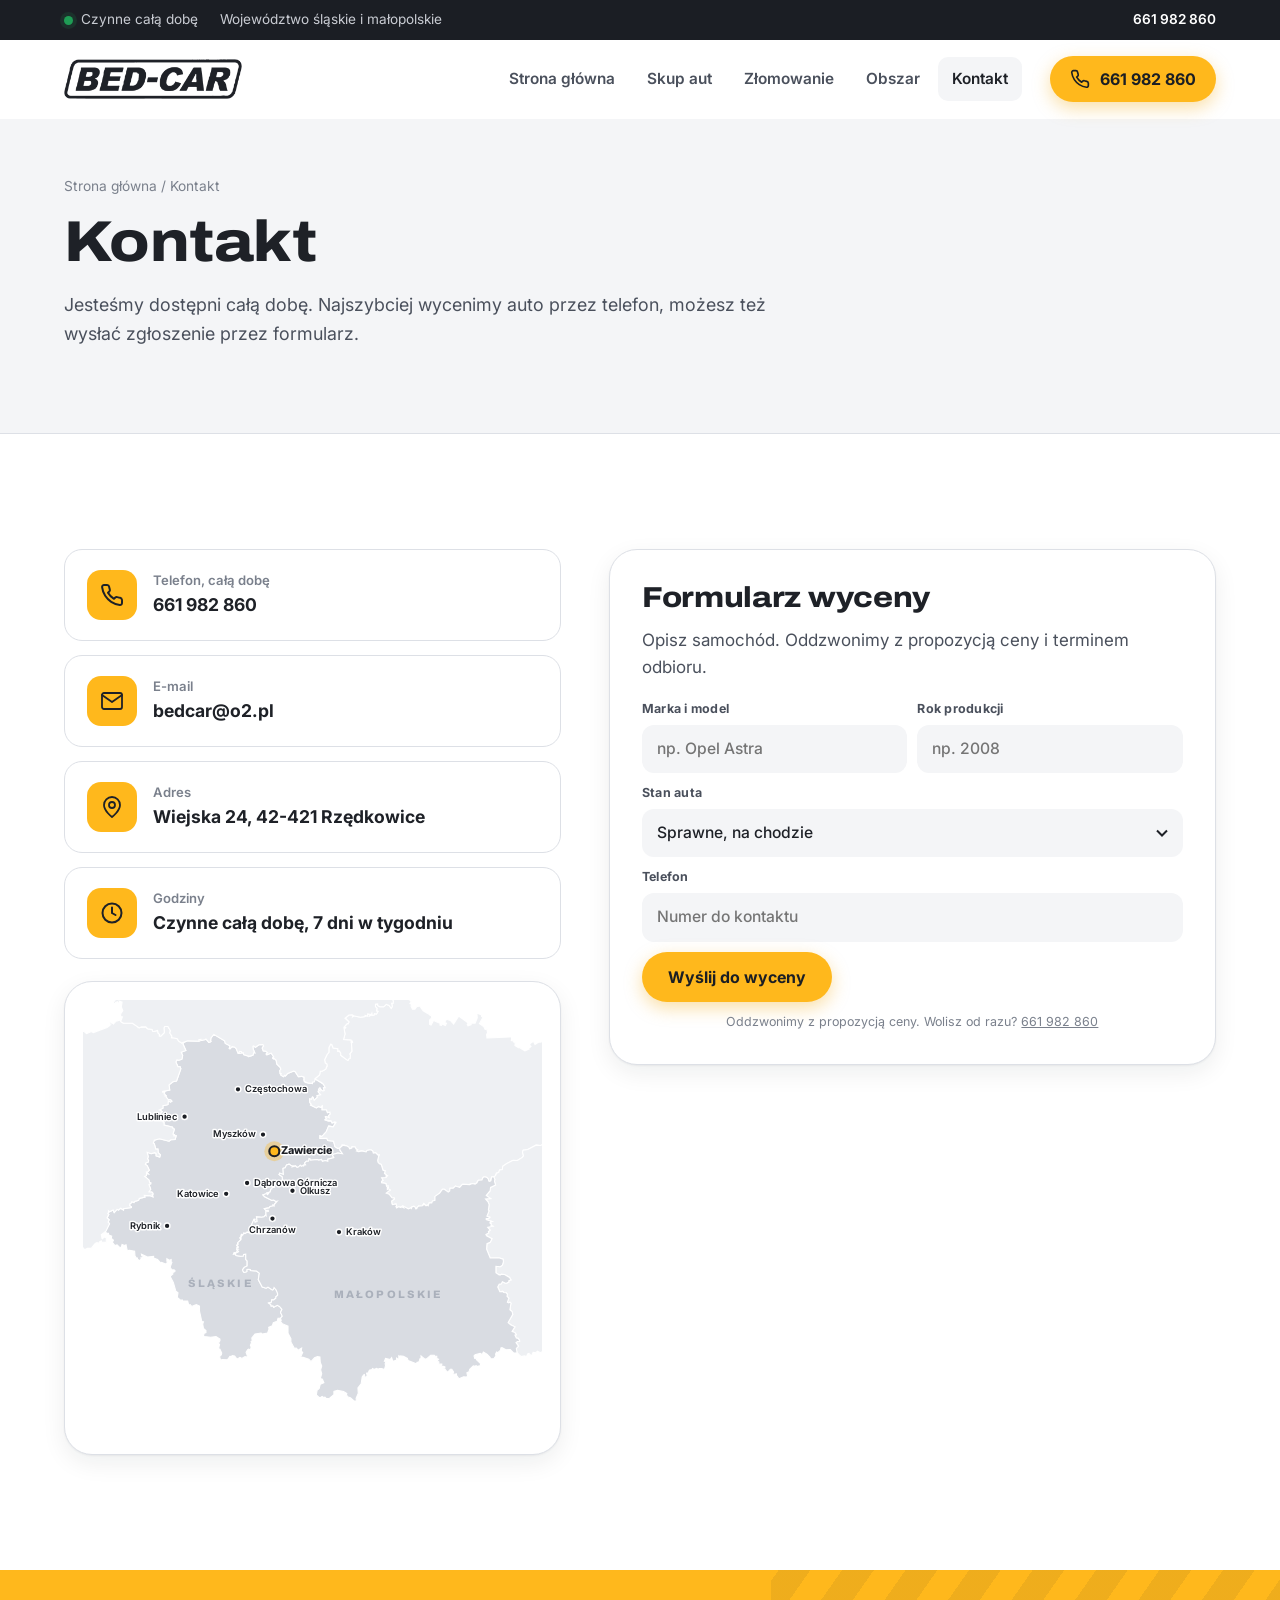
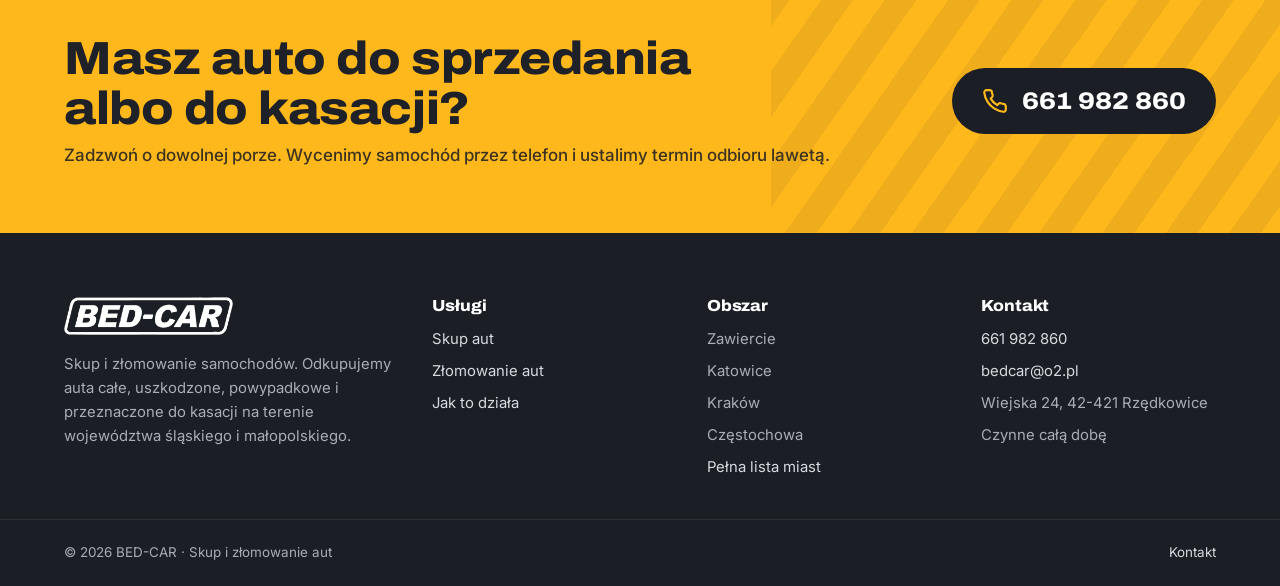
==== commit d5a9ed93: "Tylko skup i złomowanie: wycięta renowacja, sprzedaż aut i pomoc drogowa Co-Authored-By: Claude Opus" ====
--- a/kontakt.html
+++ b/kontakt.html
@@ -83,11 +83,11 @@
   <div class="wrap">
     <div>
       <img src="assets/img/logo-jasne.png" alt="BED-CAR" width="640" height="144" loading="lazy">
-      <p>Skup, złomowanie i sprzedaż samochodów. Odkupujemy auta całe, uszkodzone, powypadkowe i przeznaczone do kasacji na terenie województwa śląskiego i małopolskiego.</p>
+      <p>Skup i złomowanie samochodów. Odkupujemy auta całe, uszkodzone, powypadkowe i przeznaczone do kasacji na terenie województwa śląskiego i małopolskiego.</p>
     </div>
     <div>
       <h4>Usługi</h4>
-      <ul><li><a href="skup-aut.html">Skup aut</a></li><li><a href="zlomowanie-aut.html">Złomowanie aut</a></li><li><a href="index.html#sprzedaz">Sprzedaż samochodów</a></li><li><a href="index.html#sprzedaz">Pomoc drogowa</a></li></ul>
+      <ul><li><a href="skup-aut.html">Skup aut</a></li><li><a href="zlomowanie-aut.html">Złomowanie aut</a></li><li><a href="index.html#proces">Jak to działa</a></li></ul>
     </div>
     <div>
       <h4>Obszar</h4>
